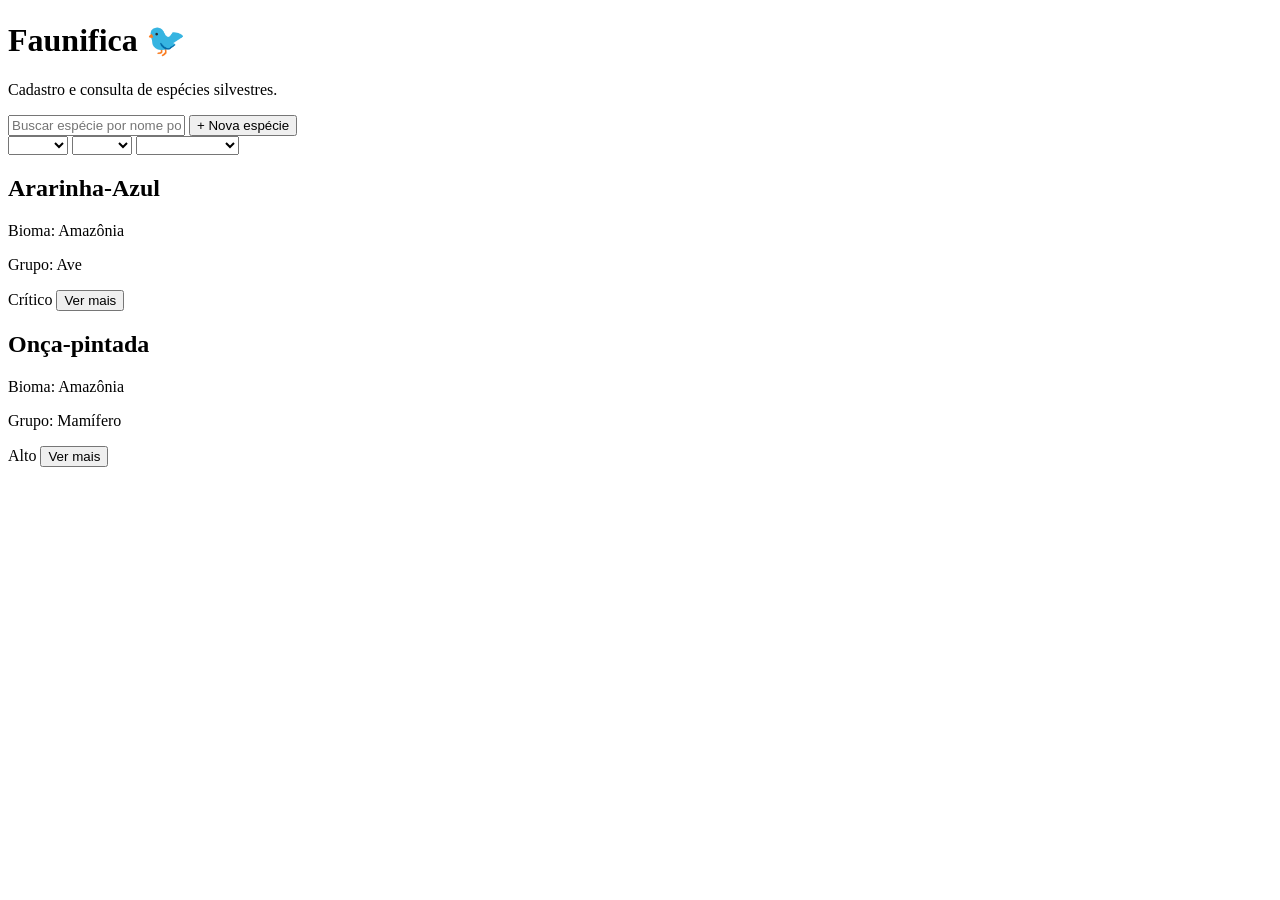
==== frontend/index.html @ 8fb5cc8d "feat: adiciona estrutura inicial da interface" ====
<!DOCTYPE html>
<html lang="pt-BR">

<head>
    <meta charset="UTF-8">
    <meta name="viewport" content="width=device-width, initial-scale=1.0">
    <title>Faunifica</title>
    <link rel="stylesheet" href="css/style.css">
</head>

<body>

<header>
    <h1>Faunifica 🐦</h1>
    <p>Cadastro e consulta de espécies silvestres.</p>
</header>

<main>

    <section class="acoes">
        <input type="text" id="campoBusca" placeholder="Buscar espécie por nome popular...">
        <button id="botaoNovaEspecie">+ Nova espécie</button>
    </section>

    <section class="filtros">
        <select id="filtroGrupo">
            <option value="" disabled>Grupo</option>
        </select>

        <select id="filtroBioma">
            <option value="" disabled>Bioma</option>
        </select>

        <select id="filtroRisco">
            <option value="" disabled>Nível de risco</option>
        </select>
    </section>

    <section class="lista-especies">
        <article class="especie">
            <div>
                <h2>Ararinha-Azul</h2>
                <p>Bioma: Amazônia</p>
                <p>Grupo: Ave</p>
            </div>

            <div>
                <span>Crítico</span>
                <button>Ver mais</button>
            </div>
        </article>

        <article class="especie">
            <div>
                <h2>Onça-pintada</h2>
                <p>Bioma: Amazônia</p>
                <p>Grupo: Mamífero</p>
            </div>

            <div>
                <span>Alto</span>
                <button>Ver mais</button>
            </div>
        </article>
    </section>

</main>

<script src="js/script.js"></script>

</body>

</html>
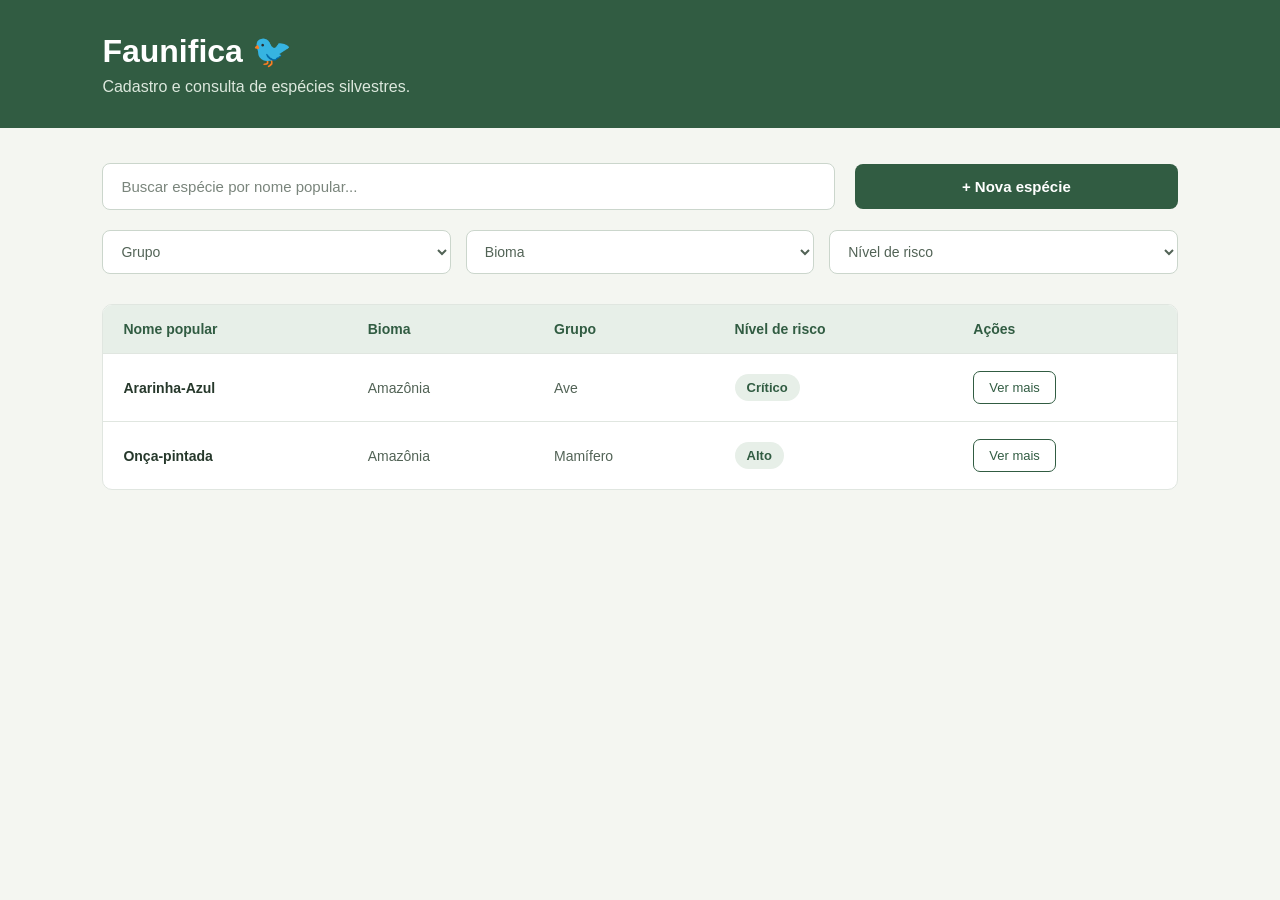
==== commit 69e0c4d0: "style: estiliza pagina e atualiza tabela" ====
--- a/frontend/index.html
+++ b/frontend/index.html
@@ -24,44 +24,48 @@
 
     <section class="filtros">
         <select id="filtroGrupo">
-            <option value="" disabled>Grupo</option>
+            <option value="" selected disabled>Grupo</option>
         </select>
 
         <select id="filtroBioma">
-            <option value="" disabled>Bioma</option>
+            <option value="" selected disabled>Bioma</option>
         </select>
 
         <select id="filtroRisco">
-            <option value="" disabled>Nível de risco</option>
+            <option value="" selected disabled>Nível de risco</option>
         </select>
     </section>
 
     <section class="lista-especies">
-        <article class="especie">
-            <div>
-                <h2>Ararinha-Azul</h2>
-                <p>Bioma: Amazônia</p>
-                <p>Grupo: Ave</p>
-            </div>
+        <table>
+            <thead>
+                <tr>
+                    <th>Nome popular</th>
+                    <th>Bioma</th>
+                    <th>Grupo</th>
+                    <th>Nível de risco</th>
+                    <th>Ações</th>
+                </tr>
+            </thead>
 
-            <div>
-                <span>Crítico</span>
-                <button>Ver mais</button>
-            </div>
-        </article>
+            <tbody>
+                <tr>
+                    <td>Ararinha-Azul</td>
+                    <td>Amazônia</td>
+                    <td>Ave</td>
+                    <td> <span class="risco">Crítico</span> </td>
+                    <td> <button class="botao-ver-mais">Ver mais</button> </td>
+                </tr>
 
-        <article class="especie">
-            <div>
-                <h2>Onça-pintada</h2>
-                <p>Bioma: Amazônia</p>
-                <p>Grupo: Mamífero</p>
-            </div>
-
-            <div>
-                <span>Alto</span>
-                <button>Ver mais</button>
-            </div>
-        </article>
+                <tr>
+                    <td>Onça-pintada</td>
+                    <td>Amazônia</td>
+                    <td>Mamífero</td>
+                    <td> <span class="risco">Alto</span> </td>
+                    <td> <button class="botao-ver-mais">Ver mais</button> </td>
+                </tr>
+            </tbody>
+        </table>
     </section>
 
 </main>
--- a/frontend/css/style.css
+++ b/frontend/css/style.css
@@ -0,0 +1,160 @@
+* {
+    margin: 0;
+    padding: 0;
+    box-sizing: border-box;
+}
+
+body {
+    font-family: Arial, sans-serif;
+    background-color: #f4f6f1;
+    color: #26382b;
+}
+
+header {
+    background-color: #315c42;
+    color: #ffffff;
+    padding: 32px 8%;
+}
+
+header h1 {
+    font-size: 32px;
+    margin-bottom: 8px;
+}
+
+header p {
+    font-size: 16px;
+    color: #dce8dd;
+}
+
+main {
+    width: 84%;
+    max-width: 1200px;
+    margin: 35px auto;
+}
+
+.acoes {
+    display: flex;
+    gap: 20px;
+    align-items: center;
+}
+
+#campoBusca {
+    flex: 1;
+    padding: 14px 18px;
+    border: 1px solid #cbd6cc;
+    border-radius: 8px;
+    background-color: #ffffff;
+    color: #26382b;
+    font-size: 15px;
+    outline: none;
+}
+
+#campoBusca::placeholder {
+    color: #7a857c;
+}
+
+#campoBusca:focus {
+    border-color: #315c42;
+}
+
+#botaoNovaEspecie {
+    width: 30%;
+    padding: 14px;
+    border: none;
+    border-radius: 8px;
+    background-color: #315c42;
+    color: #ffffff;
+    font-size: 15px;
+    font-weight: bold;
+    cursor: pointer;
+}
+
+#botaoNovaEspecie:hover {
+    background-color: #264a34;
+}
+
+.filtros {
+    display: flex;
+    gap: 15px;
+    margin: 20px 0 30px;
+}
+
+.filtros select {
+    flex: 1;
+    padding: 12px 14px;
+    border: 1px solid #cbd6cc;
+    border-radius: 8px;
+    background-color: #ffffff;
+    color: #526356;
+    font-size: 14px;
+    cursor: pointer;
+}
+
+.filtros select:focus {
+    outline: none;
+    border-color: #315c42;
+}
+
+.lista-especies {
+    width: 100%;
+    background-color: #ffffff;
+    border: 1px solid #e0e6e0;
+    border-radius: 10px;
+    overflow: hidden;
+}
+
+.lista-especies table {
+    width: 100%;
+    border-collapse: collapse;
+    text-align: left;
+}
+
+.lista-especies th {
+    padding: 16px 20px;
+    background-color: #e7efe8;
+    color: #315c42;
+    font-size: 14px;
+    font-weight: bold;
+}
+
+.lista-especies td {
+    padding: 17px 20px;
+    border-top: 1px solid #e0e6e0;
+    color: #526356;
+    font-size: 14px;
+    vertical-align: middle;
+}
+
+.lista-especies tbody tr:hover {
+    background-color: #f8faf7;
+}
+
+.lista-especies td:first-child {
+    color: #26382b;
+    font-weight: bold;
+}
+
+.risco {
+    display: inline-block;
+    padding: 6px 12px;
+    border-radius: 20px;
+    background-color: #e7efe8;
+    color: #315c42;
+    font-size: 13px;
+    font-weight: bold;
+}
+
+.botao-ver-mais {
+    padding: 8px 15px;
+    border: 1px solid #315c42;
+    border-radius: 7px;
+    background-color: transparent;
+    color: #315c42;
+    font-size: 13px;
+    cursor: pointer;
+}
+
+.botao-ver-mais:hover {
+    background-color: #315c42;
+    color: #ffffff;
+}
